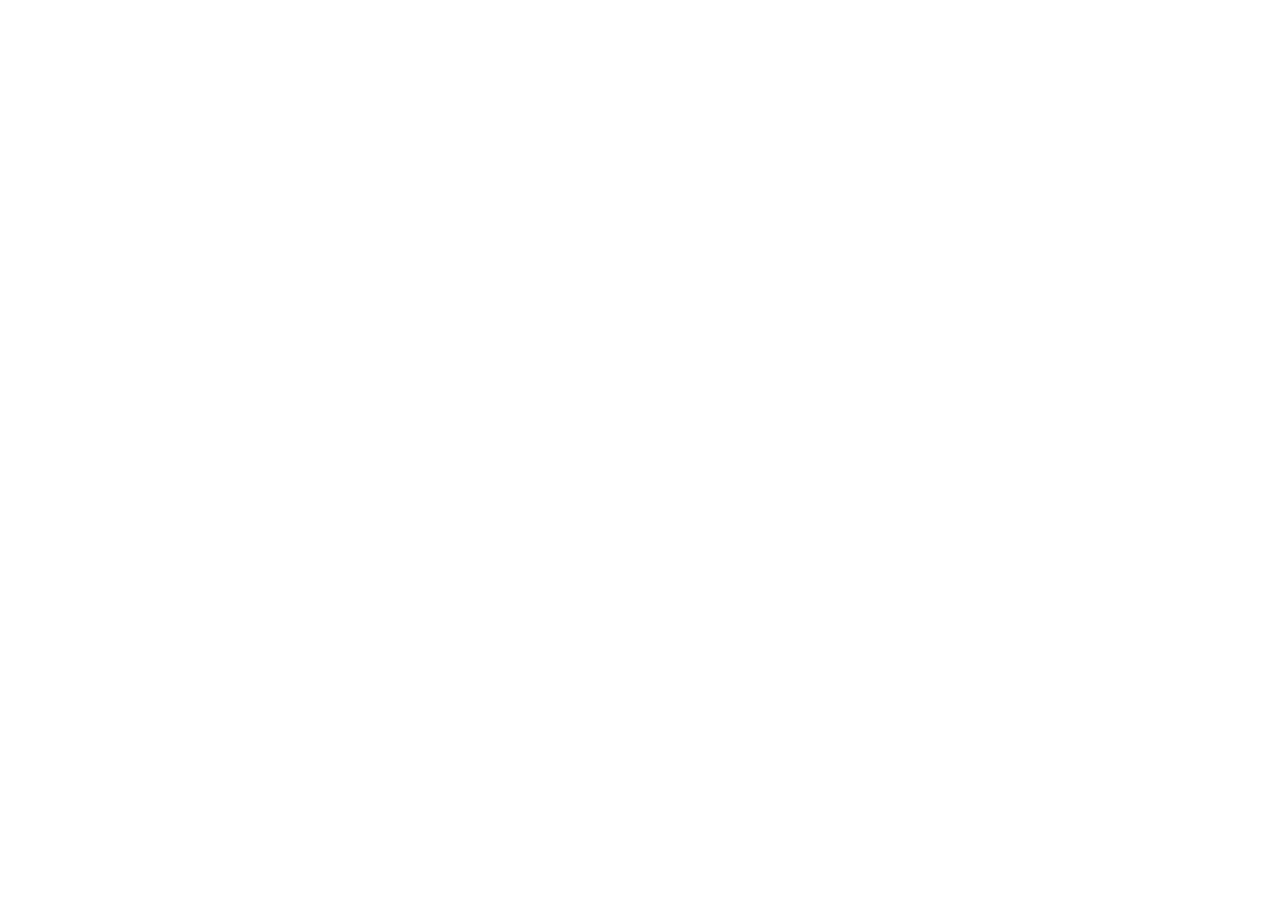
==== index.html @ 94bbd792 "create login page structure" ====
<!DOCTYPE html>
<html lang="en">

<head>
    <meta charset="UTF-8">
    <meta name="viewport" content="width=device-width, initial-scale=1.0">

    <title>10X CRM - Login</title>

    <link rel="stylesheet" href="css/style.css">
</head>

<body>

    <script src="js/login.js"></script>
</body>

</html>
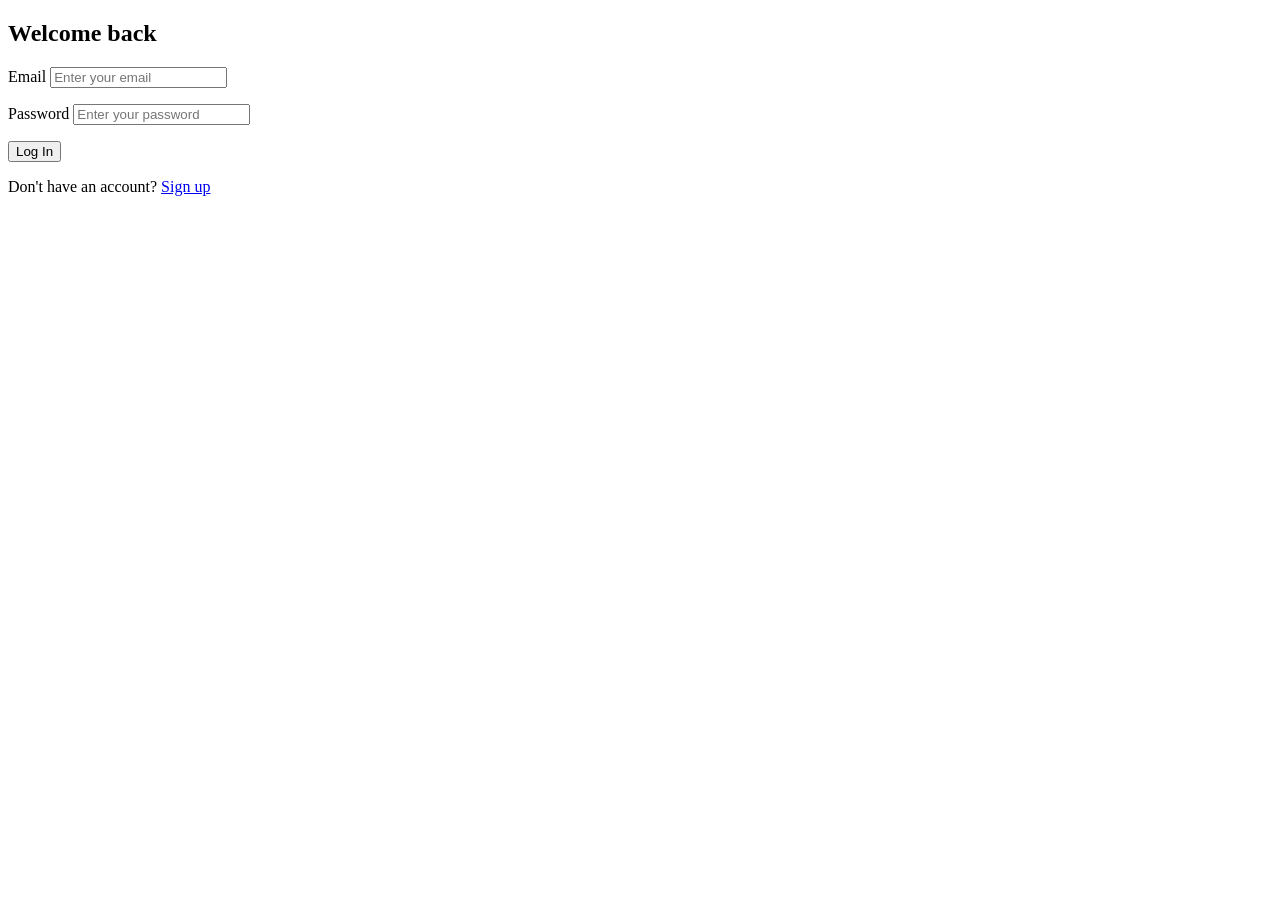
==== commit 7469b520: "complete login page structure" ====
--- a/index.html
+++ b/index.html
@@ -1,3 +1,4 @@
+<!DOCTYPE html>
 <!DOCTYPE html>
 <html lang="en">
 
@@ -12,6 +13,46 @@
 
 <body>
 
+    <main class="auth-page">
+        <section class="auth-card login-card">
+            <h1>Welcome back</h1>
+
+            <form id="login-form" novalidate>
+
+                <div class="form-group">
+                    <label for="login-email">Email</label>
+
+                    <input type="email" id="login-email" name="email" placeholder="Enter your email"
+                        autocomplete="email">
+
+                    <p class="field-error" id="login-email-error"></p>
+                </div>
+
+                <div class="form-group">
+                    <label for="login-password">Password</label>
+
+                    <input type="password" id="login-password" name="password" placeholder="Enter your password"
+                        autocomplete="current-password">
+
+                    <p class="field-error" id="login-password-error"></p>
+                </div>
+
+                <p class="form-error" id="login-form-error"></p>
+
+                <button type="submit">Log In</button>
+            </form>
+
+            <p class="auth-link">
+                Don't have an account?
+                <a href="signup.html">Sign up</a>
+            </p>
+        </section>
+    </main>
+
+    <div class="toast" id="toast" role="status" aria-live="polite"></div>
+
+    <script src="js/guard.js"></script>
+    <script src="js/common.js"></script>
     <script src="js/login.js"></script>
 </body>
 
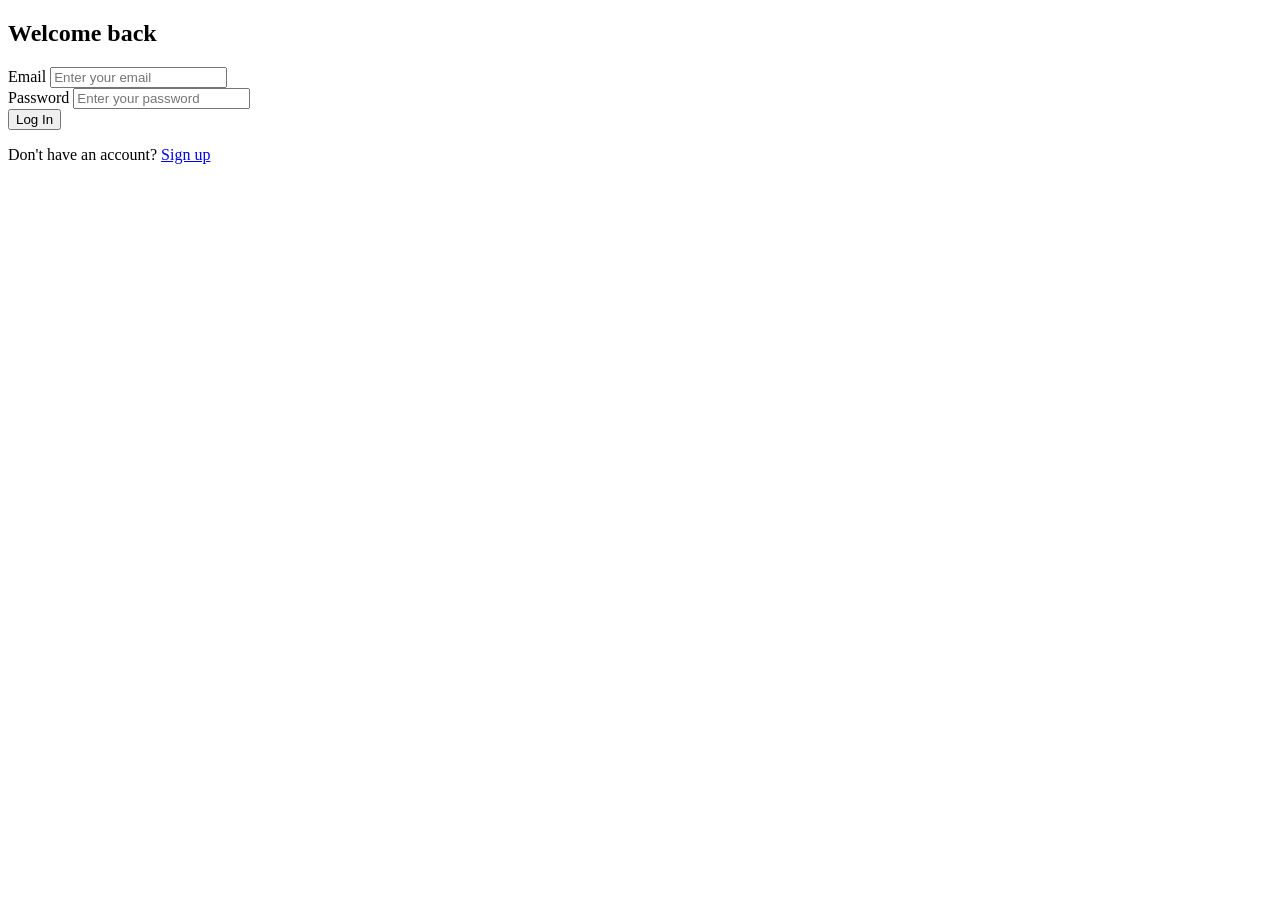
==== commit e5dea89e: "improve authentication page structure" ====
--- a/index.html
+++ b/index.html
@@ -1,4 +1,3 @@
-<!DOCTYPE html>
 <!DOCTYPE html>
 <html lang="en">
 
@@ -24,8 +23,6 @@
 
                     <input type="email" id="login-email" name="email" placeholder="Enter your email"
                         autocomplete="email">
-
-                    <p class="field-error" id="login-email-error"></p>
                 </div>
 
                 <div class="form-group">
@@ -33,27 +30,26 @@
 
                     <input type="password" id="login-password" name="password" placeholder="Enter your password"
                         autocomplete="current-password">
-
-                    <p class="field-error" id="login-password-error"></p>
                 </div>
 
-                <p class="form-error" id="login-form-error"></p>
+                <button type="submit">
+                    Log In
+                </button>
 
-                <button type="submit">Log In</button>
             </form>
 
             <p class="auth-link">
                 Don't have an account?
                 <a href="signup.html">Sign up</a>
             </p>
+
         </section>
     </main>
-
-    <div class="toast" id="toast" role="status" aria-live="polite"></div>
 
     <script src="js/guard.js"></script>
     <script src="js/common.js"></script>
     <script src="js/login.js"></script>
+
 </body>
 
 </html>
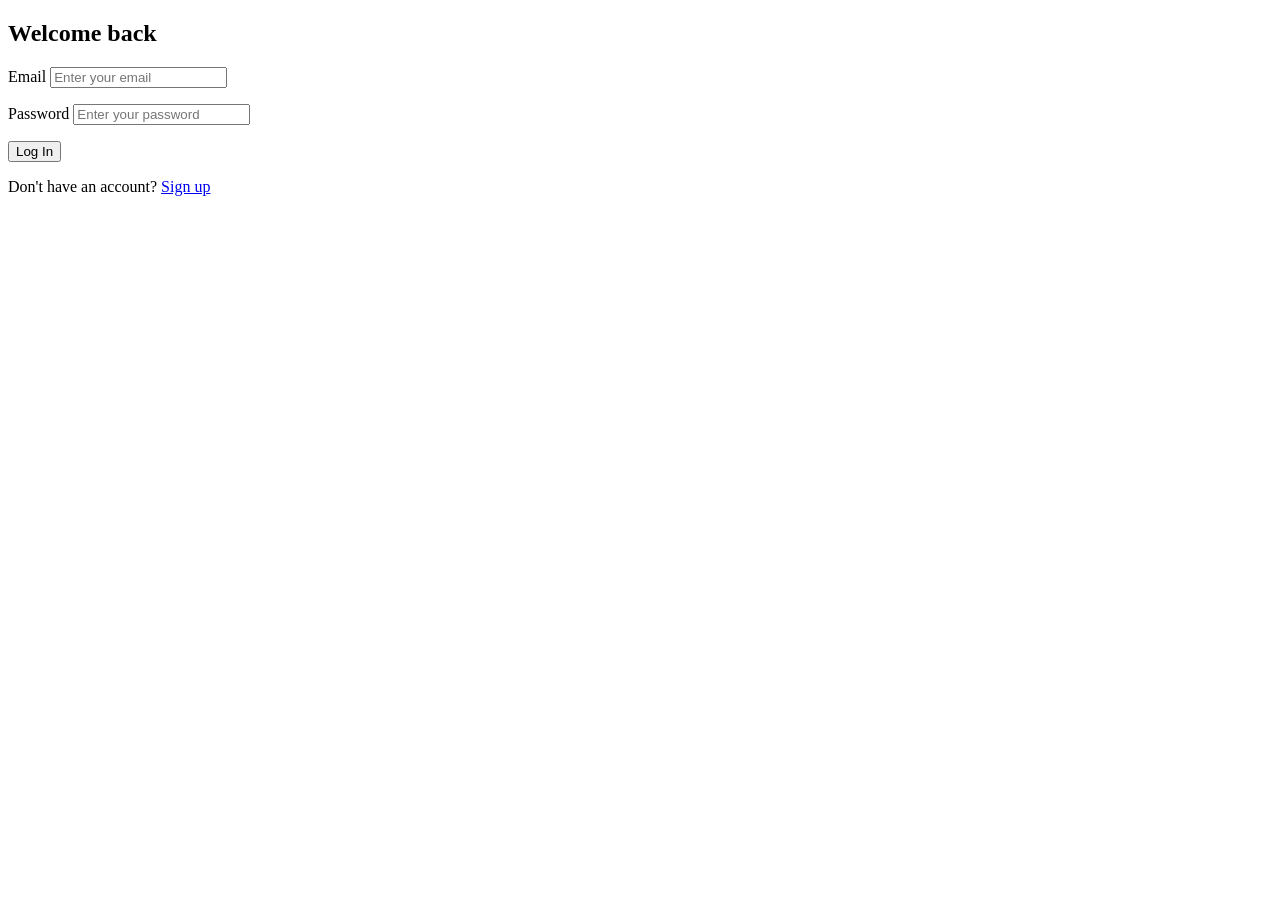
==== commit f0e0ea7d: "finalize html page structure" ====
--- a/index.html
+++ b/index.html
@@ -14,6 +14,7 @@
 
     <main class="auth-page">
         <section class="auth-card login-card">
+
             <h1>Welcome back</h1>
 
             <form id="login-form" novalidate>
@@ -23,6 +24,8 @@
 
                     <input type="email" id="login-email" name="email" placeholder="Enter your email"
                         autocomplete="email">
+
+                    <p class="field-error" id="login-email-error"></p>
                 </div>
 
                 <div class="form-group">
@@ -30,7 +33,11 @@
 
                     <input type="password" id="login-password" name="password" placeholder="Enter your password"
                         autocomplete="current-password">
+
+                    <p class="field-error" id="login-password-error"></p>
                 </div>
+
+                <p class="form-error" id="login-form-error"></p>
 
                 <button type="submit">
                     Log In
@@ -46,6 +53,8 @@
         </section>
     </main>
 
+    <div class="toast" id="toast" role="status" aria-live="polite"></div>
+
     <script src="js/guard.js"></script>
     <script src="js/common.js"></script>
     <script src="js/login.js"></script>
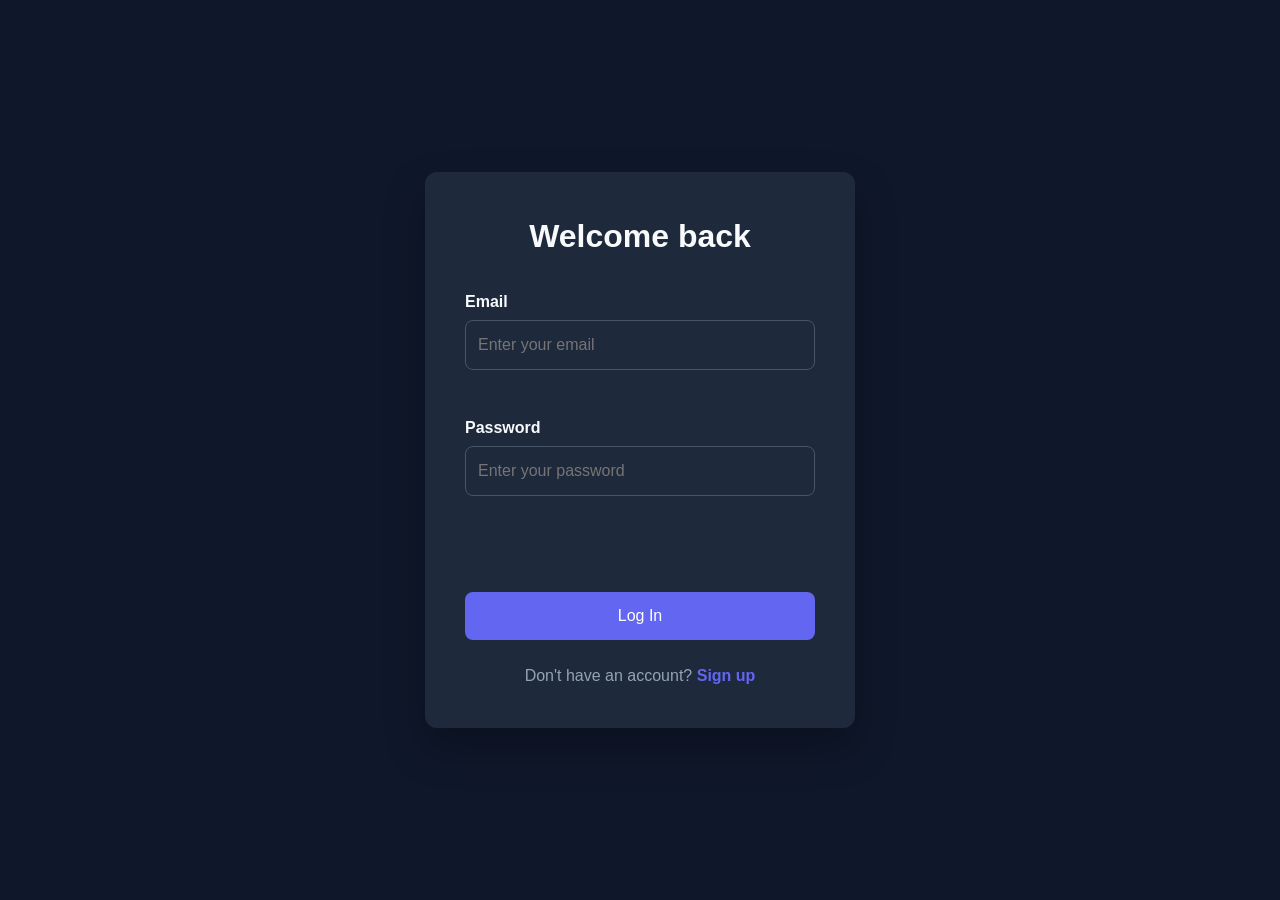
==== commit d673dd44: "refine html comments and shared styles" ====
--- a/index.html
+++ b/index.html
@@ -2,39 +2,54 @@
 <html lang="en">
 
 <head>
+
+    <!-- Page Information -->
     <meta charset="UTF-8">
     <meta name="viewport" content="width=device-width, initial-scale=1.0">
 
     <title>10X CRM - Login</title>
 
+    <!-- Global Styles -->
     <link rel="stylesheet" href="css/style.css">
+
 </head>
 
 <body>
 
+    <!-- Login Page -->
     <main class="auth-page">
+
         <section class="auth-card login-card">
 
             <h1>Welcome back</h1>
 
+            <!-- Login Form -->
             <form id="login-form" novalidate>
 
                 <div class="form-group">
-                    <label for="login-email">Email</label>
+
+                    <label for="login-email">
+                        Email
+                    </label>
 
                     <input type="email" id="login-email" name="email" placeholder="Enter your email"
                         autocomplete="email">
 
                     <p class="field-error" id="login-email-error"></p>
+
                 </div>
 
                 <div class="form-group">
-                    <label for="login-password">Password</label>
+
+                    <label for="login-password">
+                        Password
+                    </label>
 
                     <input type="password" id="login-password" name="password" placeholder="Enter your password"
                         autocomplete="current-password">
 
                     <p class="field-error" id="login-password-error"></p>
+
                 </div>
 
                 <p class="form-error" id="login-form-error"></p>
@@ -45,16 +60,26 @@
 
             </form>
 
+            <!-- Sign Up Link -->
             <p class="auth-link">
+
                 Don't have an account?
-                <a href="signup.html">Sign up</a>
+
+                <a href="signup.html">
+                    Sign up
+                </a>
+
             </p>
 
         </section>
+
     </main>
 
-    <div class="toast" id="toast" role="status" aria-live="polite"></div>
+    <!-- Toast Notification -->
+    <div class="toast" id="toast" role="status" aria-live="polite">
+    </div>
 
+    <!-- JavaScript Files -->
     <script src="js/guard.js"></script>
     <script src="js/common.js"></script>
     <script src="js/login.js"></script>
--- a/css/style.css
+++ b/css/style.css
@@ -0,0 +1,400 @@
+/* COLOR VARIABLES */
+
+:root {
+    --background-color: #0f172a;
+    --surface-color: #1e293b;
+    --surface-light-color: #334155;
+
+    --text-color: #f8fafc;
+    --muted-text-color: #94a3b8;
+
+    --primary-color: #6366f1;
+    --primary-hover-color: #4f46e5;
+
+    --success-color: #22c55e;
+    --error-color: #ef4444;
+    --warning-color: #f59e0b;
+
+    --border-color: #475569;
+    --shadow-color: rgba(0, 0, 0, 0.25);
+
+    --border-radius: 12px;
+}
+
+
+/* LIGHT THEME
+   Applied when body has .light-theme */
+
+body.light-theme {
+    --background-color: #f1f5f9;
+    --surface-color: #ffffff;
+    --surface-light-color: #e2e8f0;
+
+    --text-color: #0f172a;
+    --muted-text-color: #64748b;
+
+    --border-color: #cbd5e1;
+    --shadow-color: rgba(15, 23, 42, 0.12);
+}
+
+
+/* CSS RESET */
+
+* {
+    margin: 0;
+    padding: 0;
+    box-sizing: border-box;
+}
+
+
+/* GLOBAL PAGE STYLES */
+
+html {
+    font-family: Arial, Helvetica, sans-serif;
+}
+
+body {
+    min-height: 100vh;
+
+    background-color: var(--background-color);
+    color: var(--text-color);
+
+    line-height: 1.5;
+
+    transition:
+        background-color 0.3s ease,
+        color 0.3s ease;
+}
+
+a {
+    color: inherit;
+    text-decoration: none;
+}
+
+
+/* COMMON FORM FONT */
+
+button,
+input,
+select,
+textarea {
+    font: inherit;
+}
+
+
+/* COMMON BUTTON STYLES */
+
+button {
+    border: none;
+    border-radius: 8px;
+
+    padding: 12px 18px;
+
+    background-color: var(--primary-color);
+    color: #ffffff;
+
+    cursor: pointer;
+
+    transition:
+        background-color 0.2s ease,
+        transform 0.2s ease;
+}
+
+button:hover {
+    background-color: var(--primary-hover-color);
+}
+
+button:active {
+    transform: scale(0.98);
+}
+
+
+/* COMMON INPUT STYLES */
+
+input,
+select,
+textarea {
+    width: 100%;
+
+    border: 1px solid var(--border-color);
+    border-radius: 8px;
+
+    padding: 12px;
+
+    background-color: var(--surface-color);
+    color: var(--text-color);
+
+    outline: none;
+
+    transition:
+        border-color 0.2s ease,
+        box-shadow 0.2s ease;
+}
+
+input:focus,
+select:focus,
+textarea:focus {
+    border-color: var(--primary-color);
+
+    box-shadow:
+        0 0 0 3px rgba(99, 102, 241, 0.2);
+}
+
+textarea {
+    resize: vertical;
+}
+
+
+/* FORM GROUPS */
+
+.form-group {
+    display: flex;
+    flex-direction: column;
+
+    gap: 6px;
+}
+
+.form-group label {
+    font-weight: 600;
+}
+
+
+/* VALIDATION ERRORS */
+
+.field-error,
+.form-error {
+    min-height: 20px;
+
+    color: var(--error-color);
+
+    font-size: 14px;
+}
+
+.input-error,
+.input-error:focus {
+    border-color: var(--error-color);
+
+    box-shadow:
+        0 0 0 3px rgba(239, 68, 68, 0.2);
+}
+
+
+/* UTILITY CLASSES */
+
+.hidden {
+    display: none !important;
+}
+
+
+/* LOGIN AND SIGNUP PAGES */
+
+.auth-page {
+    min-height: 100vh;
+
+    display: flex;
+    justify-content: center;
+    align-items: center;
+
+    padding: 40px 20px;
+}
+
+.auth-card {
+    width: 100%;
+    max-width: 430px;
+
+    padding: 40px;
+
+    background-color: var(--surface-color);
+
+    border-radius: var(--border-radius);
+
+    box-shadow:
+        0 20px 40px var(--shadow-color);
+}
+
+.auth-card h1 {
+    margin-bottom: 30px;
+
+    text-align: center;
+
+    font-size: 32px;
+}
+
+.auth-card form {
+    display: flex;
+    flex-direction: column;
+
+    gap: 20px;
+}
+
+.auth-card button {
+    margin-top: 10px;
+}
+
+.auth-link {
+    margin-top: 24px;
+
+    text-align: center;
+
+    color: var(--muted-text-color);
+}
+
+.auth-link a {
+    color: var(--primary-color);
+
+    font-weight: 600;
+}
+
+.auth-link a:hover {
+    text-decoration: underline;
+}
+
+
+/*  TOAST NOTIFICATIONS */
+
+.toast {
+    position: fixed;
+
+    right: 24px;
+    bottom: 24px;
+
+    z-index: 1000;
+
+    min-width: 280px;
+    max-width: 360px;
+
+    padding: 16px 20px;
+
+    background-color: var(--surface-light-color);
+    color: var(--text-color);
+
+    border-radius: 10px;
+
+    box-shadow:
+        0 12px 30px var(--shadow-color);
+
+    opacity: 0;
+
+    pointer-events: none;
+
+    transform: translateY(20px);
+
+    transition:
+        opacity 0.3s ease,
+        transform 0.3s ease;
+}
+
+.toast.show {
+    opacity: 1;
+
+    pointer-events: auto;
+
+    transform: translateY(0);
+}
+
+.toast.success {
+    border-left: 5px solid var(--success-color);
+}
+
+.toast.error {
+    border-left: 5px solid var(--error-color);
+}
+
+
+/* PROTECTED PAGE HEADER */
+
+.header {
+    display: flex;
+    align-items: center;
+
+    gap: 12px;
+
+    padding: 18px 40px;
+
+    background-color: var(--surface-color);
+
+    box-shadow:
+        0 4px 12px var(--shadow-color);
+}
+
+.logo {
+    display: inline-block;
+
+    color: var(--primary-color);
+
+    font-size: 28px;
+    font-weight: bold;
+}
+
+.header nav {
+    margin-left: auto;
+}
+
+.header nav ul {
+    display: flex;
+    align-items: center;
+
+    gap: 24px;
+
+    list-style: none;
+}
+
+.header nav a {
+    display: inline-block;
+
+    padding: 8px 14px;
+
+    border-radius: 8px;
+
+    transition:
+        background-color 0.2s ease,
+        color 0.2s ease;
+}
+
+.header nav a:hover {
+    background-color: var(--surface-light-color);
+}
+
+.header nav a.active {
+    background-color: var(--primary-color);
+    color: #ffffff;
+}
+
+.header button {
+    flex-shrink: 0;
+}
+
+
+/* PROTECTED PAGE MAIN LAYOUT */
+
+.dashboard-page,
+.clients-page,
+.profile-page {
+    padding: 40px;
+}
+
+
+/* COMMON PAGE HEADING */
+
+.page-heading {
+    display: flex;
+    justify-content: space-between;
+    align-items: center;
+
+    gap: 20px;
+
+    margin-bottom: 30px;
+}
+
+
+/* COMMON SECTION HEADING */
+
+.section-heading {
+    display: flex;
+    justify-content: space-between;
+    align-items: center;
+
+    gap: 20px;
+
+    margin-bottom: 20px;
+}
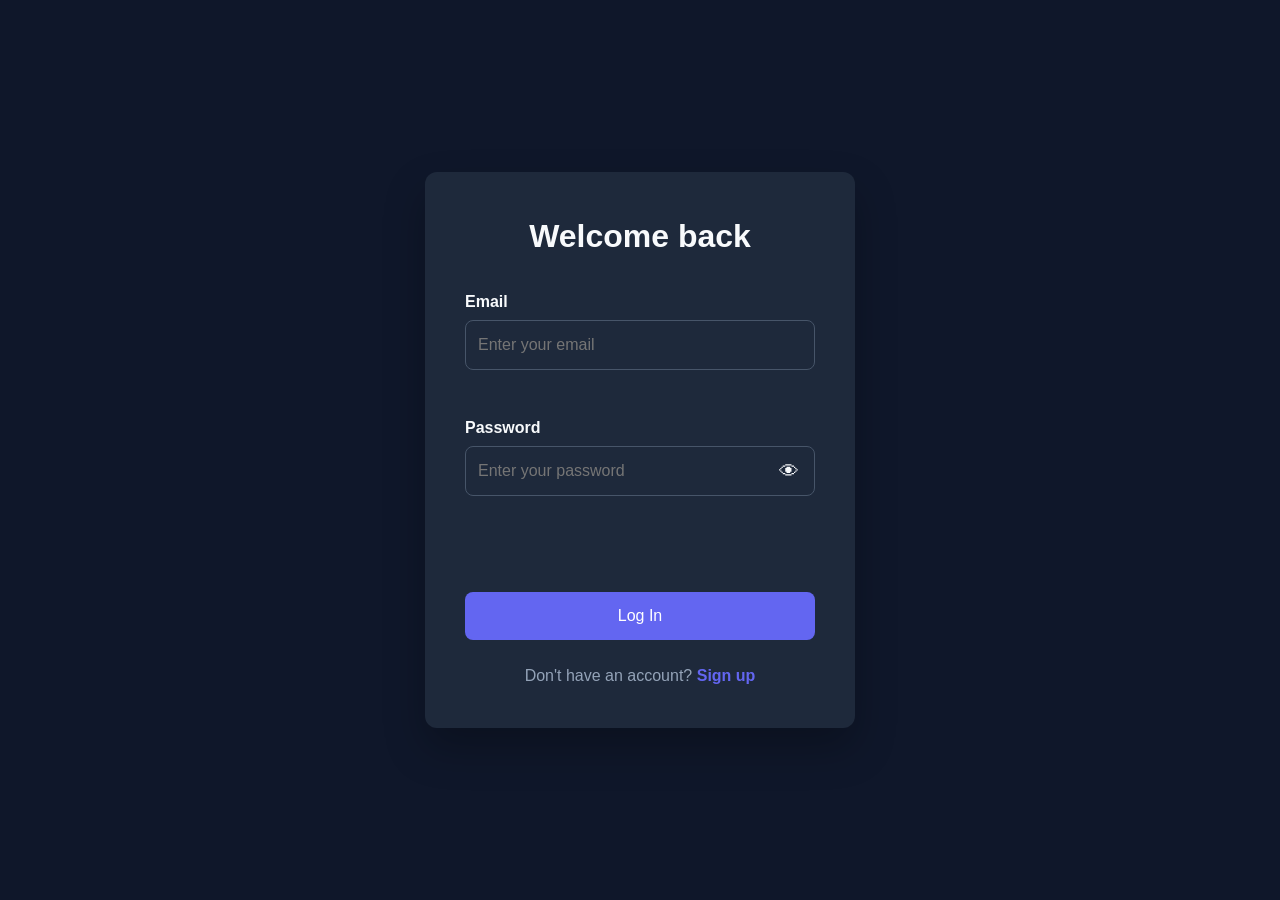
==== commit c2dcc119: "Add password visibility toggle" ====
--- a/index.html
+++ b/index.html
@@ -45,8 +45,17 @@
                         Password
                     </label>
 
-                    <input type="password" id="login-password" name="password" placeholder="Enter your password"
-                        autocomplete="current-password">
+                    <div class="password-wrapper">
+
+                        <input type="password" id="login-password" name="password" placeholder="Enter your password"
+                            autocomplete="current-password">
+
+                        <button type="button" class="password-toggle" data-target="login-password"
+                            aria-label="Show password">
+                            👁
+                        </button>
+
+                    </div>
 
                     <p class="field-error" id="login-password-error"></p>
 
--- a/css/style.css
+++ b/css/style.css
@@ -179,6 +179,54 @@
 }
 
 
+/* PASSWORD VISIBILITY */
+
+.password-wrapper {
+    position: relative;
+}
+
+.password-wrapper input {
+    width: 100%;
+    padding-right: 55px;
+}
+
+.password-toggle {
+    position: absolute;
+    top: 50%;
+    right: 16px;
+
+    transform: translateY(-50%);
+
+    display: flex;
+    align-items: center;
+    justify-content: center;
+
+    width: auto;
+    height: auto;
+
+    margin: 0;
+    padding: 0;
+
+    border: none;
+
+    background-color: transparent;
+    color: var(--text-color);
+
+    font-size: 20px;
+    line-height: 1;
+
+    cursor: pointer;
+}
+
+.password-toggle:hover {
+    background-color: transparent;
+}
+
+.password-toggle:active {
+    transform: translateY(-50%) scale(0.95);
+}
+
+
 /* UTILITY CLASSES */
 
 .hidden {
@@ -231,6 +279,10 @@
     margin-top: 10px;
 }
 
+.auth-card .password-toggle {
+    margin-top: 0;
+}
+
 .auth-link {
     margin-top: 24px;
 
@@ -250,7 +302,7 @@
 }
 
 
-/*  TOAST NOTIFICATIONS */
+/* TOAST NOTIFICATIONS */
 
 .toast {
     position: fixed;
@@ -397,4 +449,676 @@
     gap: 20px;
 
     margin-bottom: 20px;
+}
+
+
+/* DASHBOARD PAGE */
+
+.welcome-section {
+    display: flex;
+    justify-content: space-between;
+    align-items: center;
+
+    gap: 20px;
+
+    margin-bottom: 30px;
+    padding: 24px;
+
+    background-color: var(--surface-color);
+
+    border-radius: var(--border-radius);
+
+    box-shadow:
+        0 8px 20px var(--shadow-color);
+}
+
+.welcome-section h2 {
+    margin-bottom: 8px;
+}
+
+.welcome-section p {
+    color: var(--muted-text-color);
+}
+
+#live-clock {
+    color: var(--primary-color);
+
+    font-size: 18px;
+    font-weight: 700;
+}
+
+
+/* DASHBOARD STATISTICS */
+
+.stats-section {
+    display: grid;
+    grid-template-columns: repeat(4, 1fr);
+
+    gap: 20px;
+
+    margin-bottom: 30px;
+}
+
+.stat-card {
+    padding: 24px;
+
+    background-color: var(--surface-color);
+
+    border-radius: var(--border-radius);
+
+    box-shadow:
+        0 8px 20px var(--shadow-color);
+}
+
+.stat-card h3 {
+    margin-bottom: 10px;
+
+    color: var(--muted-text-color);
+
+    font-size: 16px;
+}
+
+.stat-card p {
+    color: var(--primary-color);
+
+    font-size: 30px;
+    font-weight: 700;
+}
+
+
+/* PIPELINE OVERVIEW */
+
+.pipeline-overview {
+    margin-bottom: 30px;
+    padding: 24px;
+
+    background-color: var(--surface-color);
+
+    border-radius: var(--border-radius);
+
+    box-shadow:
+        0 8px 20px var(--shadow-color);
+}
+
+.pipeline-overview h2 {
+    margin-bottom: 20px;
+}
+
+.pipeline-list {
+    display: grid;
+    grid-template-columns: repeat(4, 1fr);
+
+    gap: 16px;
+}
+
+.pipeline-item {
+    padding: 18px;
+
+    background-color: var(--surface-light-color);
+
+    border-radius: 10px;
+
+    text-align: center;
+}
+
+.pipeline-item h3 {
+    margin-bottom: 8px;
+
+    color: var(--muted-text-color);
+
+    font-size: 15px;
+}
+
+.pipeline-item p {
+    font-size: 24px;
+    font-weight: 700;
+}
+
+
+/* RECENT CLIENTS */
+
+.recent-clients {
+    padding: 24px;
+
+    background-color: var(--surface-color);
+
+    border-radius: var(--border-radius);
+
+    box-shadow:
+        0 8px 20px var(--shadow-color);
+}
+
+.recent-clients h2 {
+    margin-bottom: 20px;
+}
+
+#recent-clients-list {
+    display: flex;
+    flex-direction: column;
+
+    gap: 12px;
+
+    margin-bottom: 20px;
+}
+
+.view-all-clients {
+    display: inline-block;
+
+    color: var(--primary-color);
+
+    font-weight: 600;
+}
+
+.view-all-clients:hover {
+    text-decoration: underline;
+}
+
+
+/* CLIENTS PAGE */
+
+.clients-toolbar {
+    display: grid;
+    grid-template-columns: 1.5fr auto auto;
+    align-items: center;
+
+    gap: 16px;
+
+    margin-bottom: 24px;
+    padding: 20px;
+
+    background-color: var(--surface-color);
+
+    border-radius: var(--border-radius);
+
+    box-shadow:
+        0 8px 20px var(--shadow-color);
+}
+
+.filter-buttons {
+    display: flex;
+    flex-wrap: wrap;
+
+    gap: 10px;
+}
+
+.filter-button {
+    padding: 10px 14px;
+
+    background-color: var(--surface-light-color);
+    color: var(--text-color);
+}
+
+.filter-button:hover {
+    background-color: var(--primary-hover-color);
+    color: #ffffff;
+}
+
+.filter-button.active {
+    background-color: var(--primary-color);
+    color: #ffffff;
+}
+
+#client-sort {
+    min-width: 190px;
+}
+
+#clients-list {
+    display: grid;
+    grid-template-columns: repeat(3, minmax(0, 1fr));
+
+    gap: 20px;
+}
+
+
+/* CLIENT CARDS */
+
+.client-card {
+    padding: 20px;
+
+    background-color: var(--surface-color);
+
+    border: 1px solid var(--border-color);
+    border-radius: var(--border-radius);
+
+    box-shadow:
+        0 8px 20px var(--shadow-color);
+
+    cursor: pointer;
+
+    transition:
+        transform 0.2s ease,
+        border-color 0.2s ease;
+}
+
+.client-card:hover {
+    border-color: var(--primary-color);
+
+    transform: translateY(-3px);
+}
+
+.client-card-header {
+    display: flex;
+    align-items: center;
+
+    gap: 14px;
+
+    margin-bottom: 16px;
+}
+
+.client-card img,
+.client-avatar {
+    width: 54px;
+    height: 54px;
+
+    border-radius: 50%;
+
+    object-fit: cover;
+
+    background-color: var(--surface-light-color);
+}
+
+.client-card h3 {
+    margin-bottom: 4px;
+}
+
+.client-card-company,
+.client-card-email {
+    color: var(--muted-text-color);
+}
+
+.client-card-email {
+    margin-bottom: 16px;
+
+    overflow-wrap: anywhere;
+}
+
+.client-card-footer {
+    display: flex;
+    justify-content: space-between;
+    align-items: center;
+
+    gap: 12px;
+}
+
+.client-deal-value {
+    font-size: 18px;
+    font-weight: 700;
+}
+
+.client-status-select {
+    width: auto;
+    min-width: 125px;
+}
+
+.delete-client-button {
+    background-color: var(--error-color);
+}
+
+.delete-client-button:hover {
+    background-color: #dc2626;
+}
+
+
+/* STATUS BADGES */
+
+.status-badge {
+    display: inline-block;
+
+    padding: 5px 10px;
+
+    border-radius: 999px;
+
+    font-size: 13px;
+    font-weight: 700;
+}
+
+.status-lead {
+    background-color: rgba(99, 102, 241, 0.18);
+    color: #818cf8;
+}
+
+.status-contacted {
+    background-color: rgba(245, 158, 11, 0.18);
+    color: var(--warning-color);
+}
+
+.status-won {
+    background-color: rgba(34, 197, 94, 0.18);
+    color: var(--success-color);
+}
+
+.status-lost {
+    background-color: rgba(239, 68, 68, 0.18);
+    color: var(--error-color);
+}
+
+
+/* MODALS */
+
+.modal {
+    position: fixed;
+    inset: 0;
+
+    z-index: 900;
+
+    display: flex;
+    justify-content: center;
+    align-items: center;
+
+    padding: 24px;
+
+    background-color: rgba(15, 23, 42, 0.72);
+}
+
+.modal-content {
+    position: relative;
+
+    width: 100%;
+    max-width: 560px;
+    max-height: 90vh;
+
+    padding: 28px;
+
+    overflow-y: auto;
+
+    background-color: var(--surface-color);
+
+    border-radius: var(--border-radius);
+
+    box-shadow:
+        0 24px 60px var(--shadow-color);
+}
+
+.modal-content h2 {
+    margin-bottom: 24px;
+}
+
+.modal-content form {
+    display: flex;
+    flex-direction: column;
+
+    gap: 18px;
+}
+
+.close-modal-button {
+    position: absolute;
+
+    top: 14px;
+    right: 14px;
+
+    width: 38px;
+    height: 38px;
+
+    display: flex;
+    justify-content: center;
+    align-items: center;
+
+    padding: 0;
+
+    background-color: var(--surface-light-color);
+    color: var(--text-color);
+
+    font-size: 24px;
+}
+
+.close-modal-button:hover {
+    background-color: var(--error-color);
+    color: #ffffff;
+}
+
+
+/* CLIENT DETAILS MODAL */
+
+.client-details-content {
+    max-width: 680px;
+}
+
+.client-details-header {
+    display: flex;
+    align-items: center;
+
+    gap: 18px;
+
+    margin-bottom: 24px;
+}
+
+.client-details-header img {
+    width: 80px;
+    height: 80px;
+
+    border-radius: 50%;
+
+    object-fit: cover;
+
+    background-color: var(--surface-light-color);
+}
+
+.client-details-header p {
+    color: var(--muted-text-color);
+}
+
+.client-details-information {
+    display: grid;
+    grid-template-columns: repeat(2, minmax(0, 1fr));
+
+    gap: 14px;
+
+    margin-bottom: 28px;
+}
+
+.client-notes-section {
+    margin-bottom: 20px;
+}
+
+.client-notes-section h3 {
+    margin-bottom: 14px;
+}
+
+#client-notes-list {
+    display: flex;
+    flex-direction: column;
+
+    gap: 10px;
+
+    margin-bottom: 18px;
+}
+
+.client-note-item {
+    padding: 12px;
+
+    background-color: var(--surface-light-color);
+
+    border-radius: 8px;
+}
+
+.client-note-item p {
+    margin-bottom: 6px;
+}
+
+.client-note-item time {
+    color: var(--muted-text-color);
+
+    font-size: 13px;
+}
+
+
+/* PROFILE PAGE */
+
+.profile-information {
+    display: flex;
+    align-items: center;
+
+    gap: 24px;
+
+    margin-bottom: 30px;
+    padding: 24px;
+
+    background-color: var(--surface-color);
+
+    border-radius: var(--border-radius);
+
+    box-shadow:
+        0 8px 20px var(--shadow-color);
+}
+
+.profile-avatar {
+    width: 90px;
+    height: 90px;
+
+    display: flex;
+    justify-content: center;
+    align-items: center;
+
+    border-radius: 50%;
+
+    background-color: var(--primary-color);
+    color: #ffffff;
+
+    font-size: 32px;
+    font-weight: 700;
+
+    flex-shrink: 0;
+}
+
+.profile-details h2 {
+    margin-bottom: 8px;
+}
+
+.profile-details p {
+    margin-bottom: 6px;
+
+    color: var(--muted-text-color);
+}
+
+.profile-section {
+    margin-bottom: 30px;
+    padding: 24px;
+
+    background-color: var(--surface-color);
+
+    border-radius: var(--border-radius);
+
+    box-shadow:
+        0 8px 20px var(--shadow-color);
+}
+
+.profile-section h2 {
+    margin-bottom: 20px;
+}
+
+.profile-section form {
+    display: flex;
+    flex-direction: column;
+
+    gap: 18px;
+}
+
+
+/* DANGER ZONE */
+
+.danger-zone {
+    border: 2px solid var(--error-color);
+}
+
+.danger-zone p {
+    margin-bottom: 20px;
+
+    color: var(--muted-text-color);
+}
+
+#reset-crm-data {
+    background-color: var(--error-color);
+}
+
+#reset-crm-data:hover {
+    background-color: #dc2626;
+}
+
+
+/* RESPONSIVE DESIGN */
+
+@media (max-width: 1024px) {
+
+    .stats-section,
+    .pipeline-list,
+    #clients-list {
+        grid-template-columns: repeat(2, 1fr);
+    }
+
+    .clients-toolbar {
+        grid-template-columns: 1fr;
+    }
+
+    .header {
+        flex-wrap: wrap;
+    }
+
+    .header nav {
+        width: 100%;
+        margin-left: 0;
+    }
+
+    .header nav ul {
+        justify-content: center;
+        flex-wrap: wrap;
+    }
+}
+
+@media (max-width: 768px) {
+
+    .welcome-section,
+    .profile-information,
+    .client-details-header {
+        flex-direction: column;
+        align-items: flex-start;
+    }
+
+    .stats-section,
+    .pipeline-list,
+    #clients-list,
+    .client-details-information {
+        grid-template-columns: 1fr;
+    }
+
+    .page-heading {
+        flex-direction: column;
+        align-items: stretch;
+    }
+
+    .dashboard-page,
+    .clients-page,
+    .profile-page {
+        padding: 20px;
+    }
+
+    .modal-content {
+        padding: 20px;
+    }
+
+    .auth-card {
+        padding: 28px;
+    }
+}
+
+@media (max-width: 480px) {
+
+    .header {
+        padding: 16px;
+    }
+
+    .header button {
+        width: 100%;
+    }
+
+    .logo {
+        font-size: 24px;
+    }
+
+    .toast {
+        right: 16px;
+        left: 16px;
+
+        min-width: auto;
+        max-width: none;
+    }
 }
